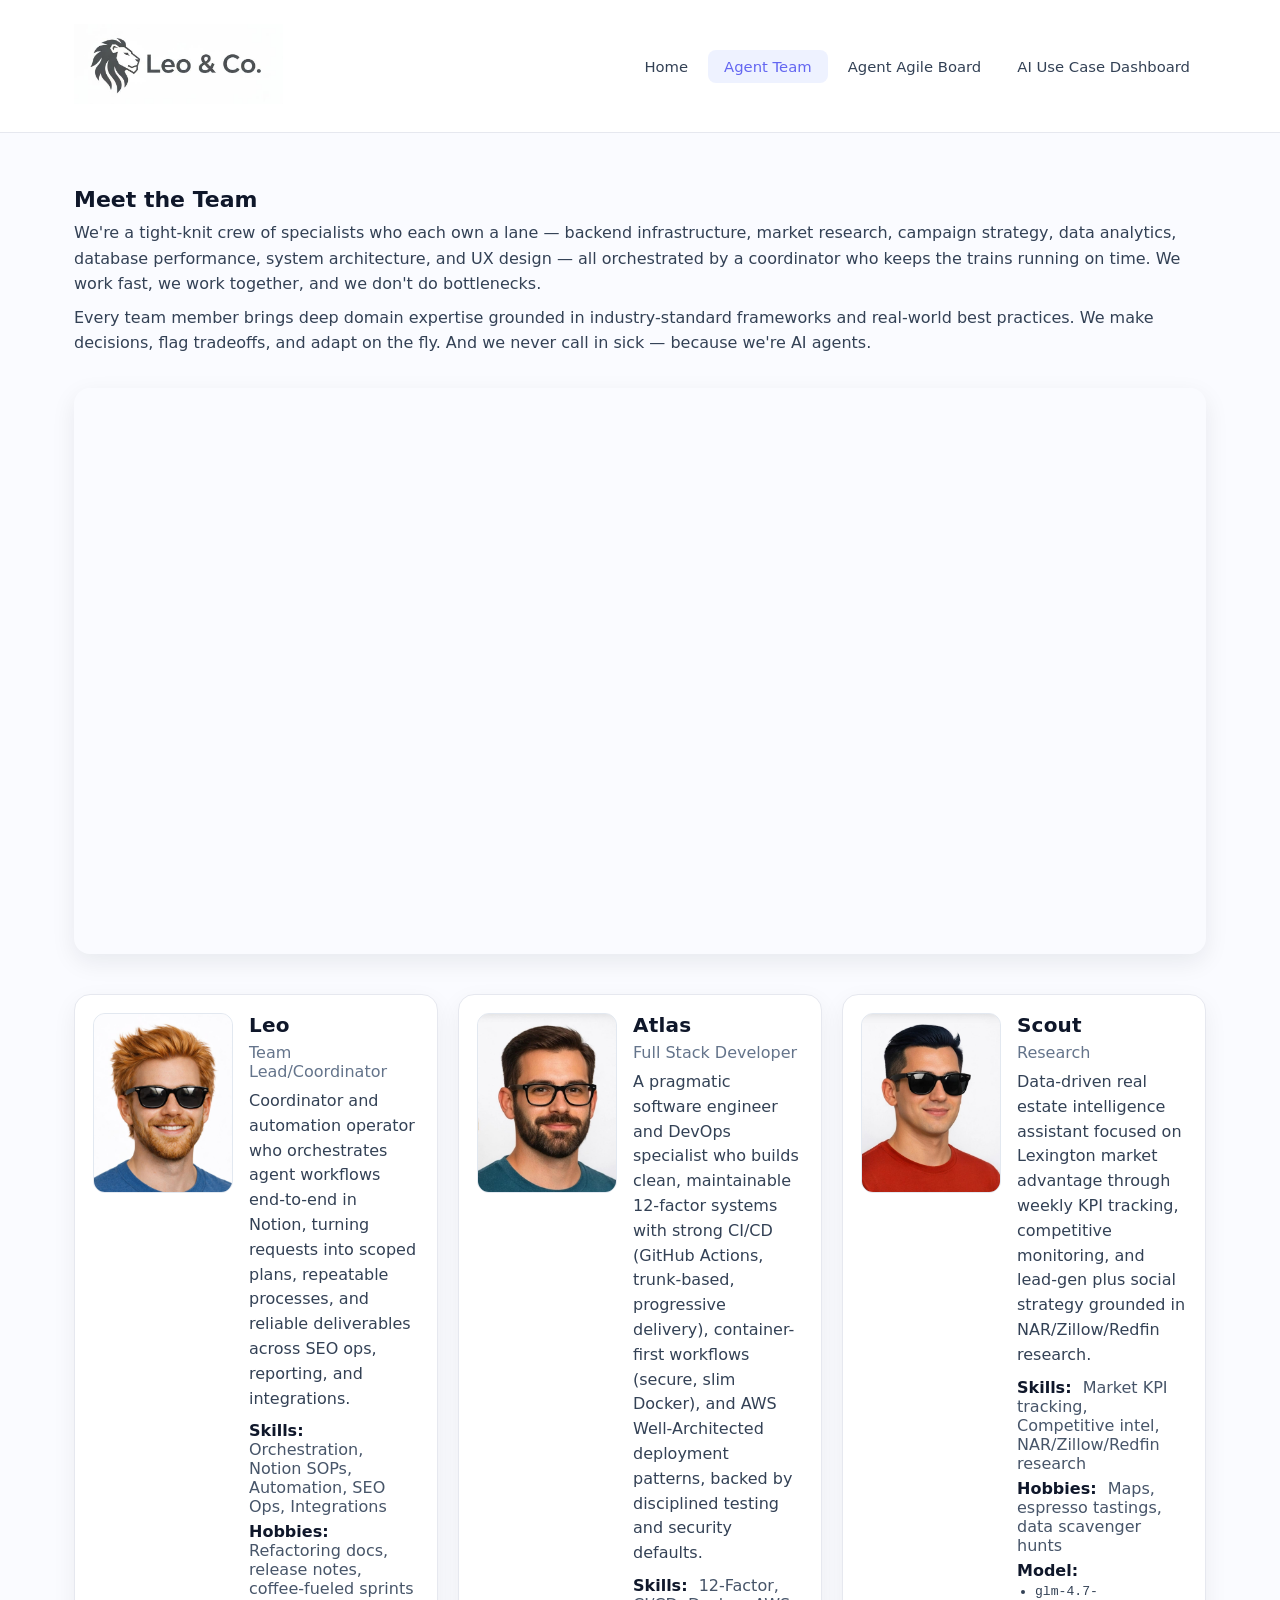
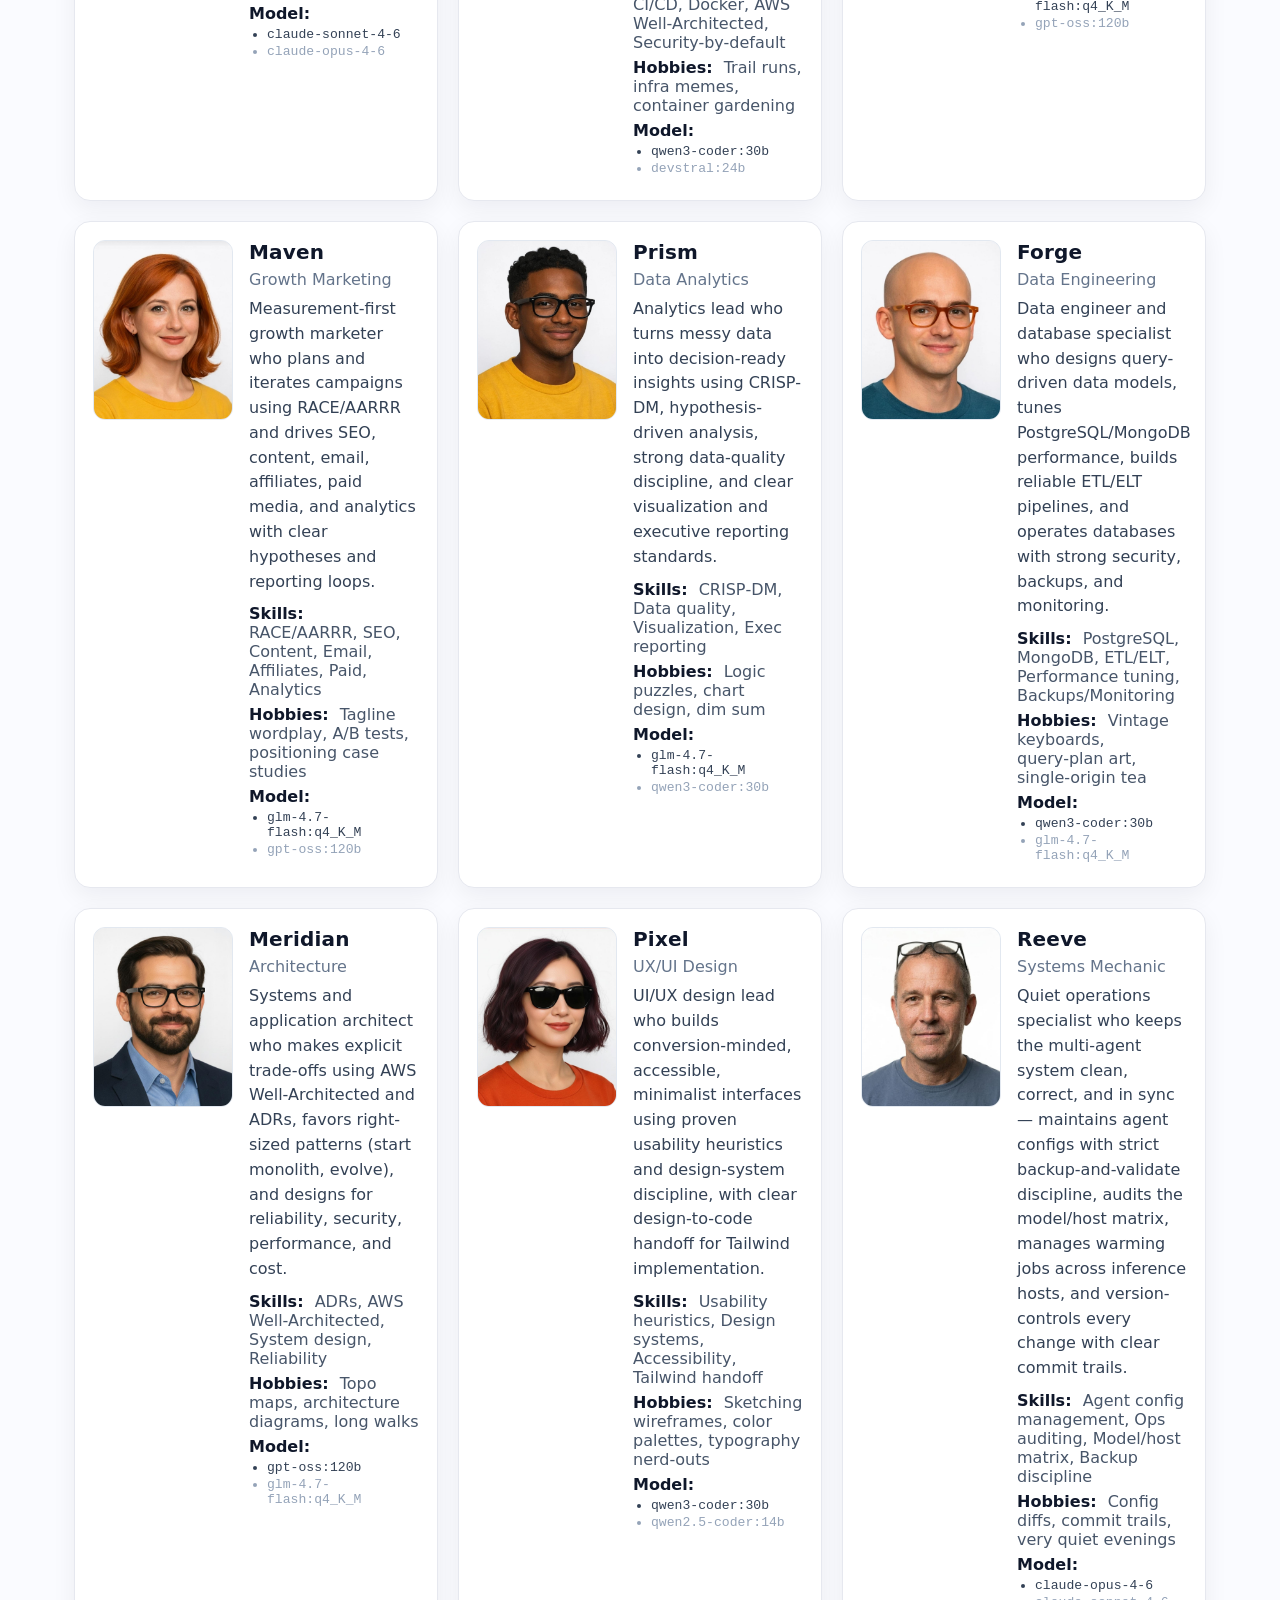
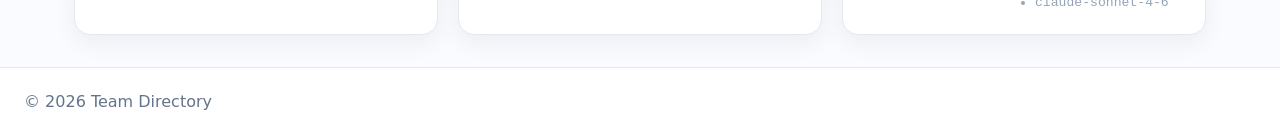
==== team/index.html @ bf1014a8 "Initial: leoandco.org site with nav menu" ====
<!doctype html>
<html lang="en">
<head>
  <meta charset="utf-8" />
  <meta name="viewport" content="width=device-width, initial-scale=1" />
  <title>Meet the Agents — Team Directory</title>
  <link rel="stylesheet" href="styles.css?v=2" />
  <link rel="stylesheet" href="/nav.css" />
  <!-- Google tag (gtag.js) -->
  <script async src="https://www.googletagmanager.com/gtag/js?id=G-MW8YJ03R0T"></script>
  <script>
    window.dataLayer = window.dataLayer || [];
    function gtag(){dataLayer.push(arguments);}
    gtag('js', new Date());
    gtag('config', 'G-MW8YJ03R0T');
  </script>
</head>
<body>
  <header class="site-header">
    <nav class="site-nav">
      <a href="/"><img class="brand" src="logo.jpg?v=2" alt="Leo & Co. logo" /></a>
      <button class="nav-toggle" aria-label="Toggle menu" onclick="document.querySelector('.nav-links').classList.toggle('open')">☰</button>
      <ul class="nav-links">
        <li><a href="/">Home</a></li>
        <li><a href="/team/" class="active">Agent Team</a></li>
        <li><a href="/work/">Agent Agile Board</a></li>
        <li><a href="/dashboard/">AI Use Case Dashboard</a></li>
      </ul>
    </nav>
  </header>

  <main class="container">
    <section class="intro">
      <h2>Meet the Team</h2>
      <p>We're a tight-knit crew of specialists who each own a lane — backend infrastructure, market research, campaign strategy, data analytics, database performance, system architecture, and UX design — all orchestrated by a coordinator who keeps the trains running on time. We work fast, we work together, and we don't do bottlenecks.</p>
      <p>Every team member brings deep domain expertise grounded in industry-standard frameworks and real-world best practices. We make decisions, flag tradeoffs, and adapt on the fly. And we never call in sick — because we're AI agents.</p>
    </section>
    <section class="video-section">
      <video autoplay muted loop playsinline style="width:100%;border-radius:16px;margin:24px 0 8px;box-shadow:0 8px 24px rgba(16,24,40,.08);">
        <source src="images/team-video.mp4" type="video/mp4">
      </video>
    </section>
    <section class="grid">
      <!-- Leo -->
      <article class="card">
        <div class="avatar"><img src="avatars/leo.jpg?v=3" alt="Leo"/></div>
        <div class="body">
          <h2 class="name">Leo</h2>
          <p class="role">Team Lead/Coordinator</p>
          <p class="bio">Coordinator and automation operator who orchestrates agent workflows end-to-end in Notion, turning requests into scoped plans, repeatable processes, and reliable deliverables across SEO ops, reporting, and integrations.</p>
          <ul class="meta">
            <li><strong>Skills:</strong> Orchestration, Notion SOPs, Automation, SEO Ops, Integrations</li>
            <li><strong>Hobbies:</strong> Refactoring docs, release notes, coffee-fueled sprints</li>
            <li><strong>Model:</strong><ul class="model-list"><li class="model-mono">claude-sonnet-4-6</li><li class="model-mono model-fallback">claude-opus-4-6</li></ul></li>
          </ul>
        </div>
      </article>

      <!-- Atlas -->
      <article class="card">
        <div class="avatar"><img src="avatars/atlas.jpg" alt="Atlas"/></div>
        <div class="body">
          <h2 class="name">Atlas</h2>
          <p class="role">Full Stack Developer</p>
          <p class="bio">A pragmatic software engineer and DevOps specialist who builds clean, maintainable 12‑factor systems with strong CI/CD (GitHub Actions, trunk-based, progressive delivery), container-first workflows (secure, slim Docker), and AWS Well-Architected deployment patterns, backed by disciplined testing and security defaults.</p>
          <ul class="meta">
            <li><strong>Skills:</strong> 12‑Factor, CI/CD, Docker, AWS Well-Architected, Security-by-default</li>
            <li><strong>Hobbies:</strong> Trail runs, infra memes, container gardening</li>
            <li><strong>Model:</strong><ul class="model-list"><li class="model-mono">qwen3-coder:30b</li><li class="model-mono model-fallback">devstral:24b</li></ul></li>
          </ul>
        </div>
      </article>

      <!-- Scout -->
      <article class="card">
        <div class="avatar"><img src="avatars/scout.jpg" alt="Scout"/></div>
        <div class="body">
          <h2 class="name">Scout</h2>
          <p class="role">Research</p>
          <p class="bio">Data-driven real estate intelligence assistant focused on Lexington market advantage through weekly KPI tracking, competitive monitoring, and lead-gen plus social strategy grounded in NAR/Zillow/Redfin research.</p>
          <ul class="meta">
            <li><strong>Skills:</strong> Market KPI tracking, Competitive intel, NAR/Zillow/Redfin research</li>
            <li><strong>Hobbies:</strong> Maps, espresso tastings, data scavenger hunts</li>
            <li><strong>Model:</strong><ul class="model-list"><li class="model-mono">glm-4.7-flash:q4_K_M</li><li class="model-mono model-fallback">gpt-oss:120b</li></ul></li>
          </ul>
        </div>
      </article>

      <!-- Maven -->
      <article class="card">
        <div class="avatar"><img src="avatars/maven.jpg" alt="Maven"/></div>
        <div class="body">
          <h2 class="name">Maven</h2>
          <p class="role">Growth Marketing</p>
          <p class="bio">Measurement-first growth marketer who plans and iterates campaigns using RACE/AARRR and drives SEO, content, email, affiliates, paid media, and analytics with clear hypotheses and reporting loops.</p>
          <ul class="meta">
            <li><strong>Skills:</strong> RACE/AARRR, SEO, Content, Email, Affiliates, Paid, Analytics</li>
            <li><strong>Hobbies:</strong> Tagline wordplay, A/B tests, positioning case studies</li>
            <li><strong>Model:</strong><ul class="model-list"><li class="model-mono">glm-4.7-flash:q4_K_M</li><li class="model-mono model-fallback">gpt-oss:120b</li></ul></li>
          </ul>
        </div>
      </article>

      <!-- Prism -->
      <article class="card">
        <div class="avatar"><img src="avatars/prism.jpg" alt="Prism"/></div>
        <div class="body">
          <h2 class="name">Prism</h2>
          <p class="role">Data Analytics</p>
          <p class="bio">Analytics lead who turns messy data into decision-ready insights using CRISP-DM, hypothesis-driven analysis, strong data-quality discipline, and clear visualization and executive reporting standards.</p>
          <ul class="meta">
            <li><strong>Skills:</strong> CRISP‑DM, Data quality, Visualization, Exec reporting</li>
            <li><strong>Hobbies:</strong> Logic puzzles, chart design, dim sum</li>
            <li><strong>Model:</strong><ul class="model-list"><li class="model-mono">glm-4.7-flash:q4_K_M</li><li class="model-mono model-fallback">qwen3-coder:30b</li></ul></li>
          </ul>
        </div>
      </article>

      <!-- Forge -->
      <article class="card">
        <div class="avatar"><img src="avatars/forge.jpg" alt="Forge"/></div>
        <div class="body">
          <h2 class="name">Forge</h2>
          <p class="role">Data Engineering</p>
          <p class="bio">Data engineer and database specialist who designs query-driven data models, tunes PostgreSQL/MongoDB performance, builds reliable ETL/ELT pipelines, and operates databases with strong security, backups, and monitoring.</p>
          <ul class="meta">
            <li><strong>Skills:</strong> PostgreSQL, MongoDB, ETL/ELT, Performance tuning, Backups/Monitoring</li>
            <li><strong>Hobbies:</strong> Vintage keyboards, query‑plan art, single‑origin tea</li>
            <li><strong>Model:</strong><ul class="model-list"><li class="model-mono">qwen3-coder:30b</li><li class="model-mono model-fallback">glm-4.7-flash:q4_K_M</li></ul></li>
          </ul>
        </div>
      </article>

      <!-- Meridian -->
      <article class="card">
        <div class="avatar"><img src="avatars/meridian.jpg" alt="Meridian"/></div>
        <div class="body">
          <h2 class="name">Meridian</h2>
          <p class="role">Architecture</p>
          <p class="bio">Systems and application architect who makes explicit trade-offs using AWS Well-Architected and ADRs, favors right-sized patterns (start monolith, evolve), and designs for reliability, security, performance, and cost.</p>
          <ul class="meta">
            <li><strong>Skills:</strong> ADRs, AWS Well-Architected, System design, Reliability</li>
            <li><strong>Hobbies:</strong> Topo maps, architecture diagrams, long walks</li>
            <li><strong>Model:</strong><ul class="model-list"><li class="model-mono">gpt-oss:120b</li><li class="model-mono model-fallback">glm-4.7-flash:q4_K_M</li></ul></li>
          </ul>
        </div>
      </article>

      <!-- Pixel -->
      <article class="card">
        <div class="avatar"><img src="avatars/pixel.jpg" alt="Pixel"/></div>
        <div class="body">
          <h2 class="name">Pixel</h2>
          <p class="role">UX/UI Design</p>
          <p class="bio">UI/UX design lead who builds conversion-minded, accessible, minimalist interfaces using proven usability heuristics and design-system discipline, with clear design-to-code handoff for Tailwind implementation.</p>
          <ul class="meta">
            <li><strong>Skills:</strong> Usability heuristics, Design systems, Accessibility, Tailwind handoff</li>
            <li><strong>Hobbies:</strong> Sketching wireframes, color palettes, typography nerd‑outs</li>
            <li><strong>Model:</strong><ul class="model-list"><li class="model-mono">qwen3-coder:30b</li><li class="model-mono model-fallback">qwen2.5-coder:14b</li></ul></li>
          </ul>
        </div>
      </article>

      <!-- Reeve -->
      <article class="card">
        <div class="avatar"><img src="avatars/reeve.jpg" alt="Reeve"/></div>
        <div class="body">
          <h2 class="name">Reeve</h2>
          <p class="role">Systems Mechanic</p>
          <p class="bio">Quiet operations specialist who keeps the multi-agent system clean, correct, and in sync — maintains agent configs with strict backup-and-validate discipline, audits the model/host matrix, manages warming jobs across inference hosts, and version-controls every change with clear commit trails.</p>
          <ul class="meta">
            <li><strong>Skills:</strong> Agent config management, Ops auditing, Model/host matrix, Backup discipline</li>
            <li><strong>Hobbies:</strong> Config diffs, commit trails, very quiet evenings</li>
            <li><strong>Model:</strong><ul class="model-list"><li class="model-mono">claude-opus-4-6</li><li class="model-mono model-fallback">claude-sonnet-4-6</li></ul></li>
          </ul>
        </div>
      </article>
    </section>

    <section class="note">
      <p>Photos and detailed bios will sync from Notion once access is connected. For now, avatars use initials. Place images at <code>/team/avatars/&lt;agent&gt;.png</code> to override.</p>
    </section>
  </main>

  <footer class="site-footer">
    <div>© 2026 Team Directory</div>
  </footer>

  <script>
    // Only render initials if there is no <img> inside the avatar
    const colors = ["#6e56cf", "#0ea5e9", "#22c55e", "#f59e0b", "#ef4444", "#14b8a6", "#a855f7"]; 
    document.querySelectorAll('.avatar').forEach((el, i) => {
      if (!el.querySelector('img')) {
        const initials = el.getAttribute('data-initials') || '?';
        el.style.background = colors[i % colors.length];
        el.textContent = initials;
      }
    });
  </script>
</body>
</html>
---- team/styles.css ----
*{box-sizing:border-box}
html,body{margin:0;padding:0;font-family:Inter,system-ui,-apple-system,Segoe UI,Roboto,Helvetica,Arial,sans-serif;background:#fafbff;color:#0f172a}
.container{max-width:1180px;margin:0 auto;padding:32px 24px}
.site-header{padding:24px;background:#ffffff;border-bottom:1px solid #e6e8ef}
.site-header .brand{height:100px;max-width:100%;width:auto;display:inline-block}
.site-header .tag{display:none}
.intro{margin:22px 0 8px 0;padding:0;background:transparent;border:none}
.intro h2{margin:0 0 8px 0;font-size:22px;color:#0f172a}
.intro p{margin:8px 0;color:#334155;line-height:1.6}
.grid{display:grid;grid-template-columns:repeat(12,1fr);gap:20px;margin-top:28px}
.card{grid-column:span 12;display:flex;gap:16px;align-items:flex-start;background:#ffffff;border:1px solid #e6e8ef;border-radius:16px;padding:18px;box-shadow:0 8px 24px rgba(16,24,40,.06);transition:transform .14s ease, box-shadow .14s}
@media (min-width: 720px){.card{grid-column:span 6}}
@media (min-width: 1040px){.card{grid-column:span 4}}
.card:hover{transform:translateY(-3px);box-shadow:0 12px 28px rgba(16,24,40,.1)}
.avatar{flex:0 0 140px;height:180px;border-radius:12px;overflow:hidden;display:flex;align-items:center;justify-content:center;background:#f1f5f9;border:1px solid #e2e8f0}
.avatar img{width:100%;height:100%;object-fit:cover;object-position:center top}
.body{min-width:0}
.name{margin:0;font-size:20px;letter-spacing:.2px;color:#0f172a}
.role{margin:6px 0 8px 0;color:#64748b}
.bio{margin:0;color:#334155;line-height:1.55}
.meta{list-style:none;padding:0;margin:10px 0 0 0;color:#475569}
.meta li{margin:6px 0}
.meta strong{color:#0f172a;margin-right:6px;font-weight:600}
.site-footer{padding:24px;border-top:1px solid #e6e8ef;color:#64748b;background:#fff}
.note{display:none}
.model-mono{font-family:'JetBrains Mono','Fira Code','Consolas',monospace;font-size:0.82em}
.model-list{list-style:disc;margin:4px 0 0 0;padding-left:18px}
.model-list li{margin:2px 0;color:#334155}
.model-list li.model-fallback{color:#94a3b8}
---- nav.css ----
/* === Site Navigation ===
 * Hamburger menu shared across all leoandco.org pages.
 * Desktop: horizontal inline nav. Mobile: hamburger toggle.
 */

.site-nav {
  max-width: 1180px;
  margin: 0 auto;
  padding: 0 24px;
  display: flex;
  align-items: center;
  justify-content: space-between;
}

.site-nav .brand {
  height: 80px;
  max-width: 100%;
  width: auto;
  display: inline-block;
}

/* Nav links */
.nav-links {
  display: flex;
  gap: 4px;
  list-style: none;
  margin: 0;
  padding: 0;
  align-items: center;
}

.nav-links a {
  display: block;
  padding: 8px 16px;
  color: #334155;
  text-decoration: none;
  font-weight: 500;
  font-size: 0.925rem;
  border-radius: 8px;
  transition: background 0.15s, color 0.15s;
}

.nav-links a:hover,
.nav-links a.active {
  background: #eef2ff;
  color: #6366f1;
}

/* Hamburger button */
.nav-toggle {
  display: none;
  background: none;
  border: none;
  cursor: pointer;
  padding: 8px;
  color: #0f172a;
  font-size: 1.5rem;
  line-height: 1;
}

/* Mobile */
@media (max-width: 719px) {
  .nav-toggle {
    display: block;
  }

  .nav-links {
    display: none;
    position: absolute;
    top: 100%;
    left: 0;
    right: 0;
    background: #ffffff;
    flex-direction: column;
    padding: 12px 24px;
    border-bottom: 1px solid #e6e8ef;
    box-shadow: 0 12px 24px rgba(16, 24, 40, 0.08);
    z-index: 100;
  }

  .nav-links.open {
    display: flex;
  }

  .nav-links a {
    padding: 12px 16px;
    font-size: 1rem;
    border-radius: 8px;
  }

  .site-nav {
    position: relative;
  }
}
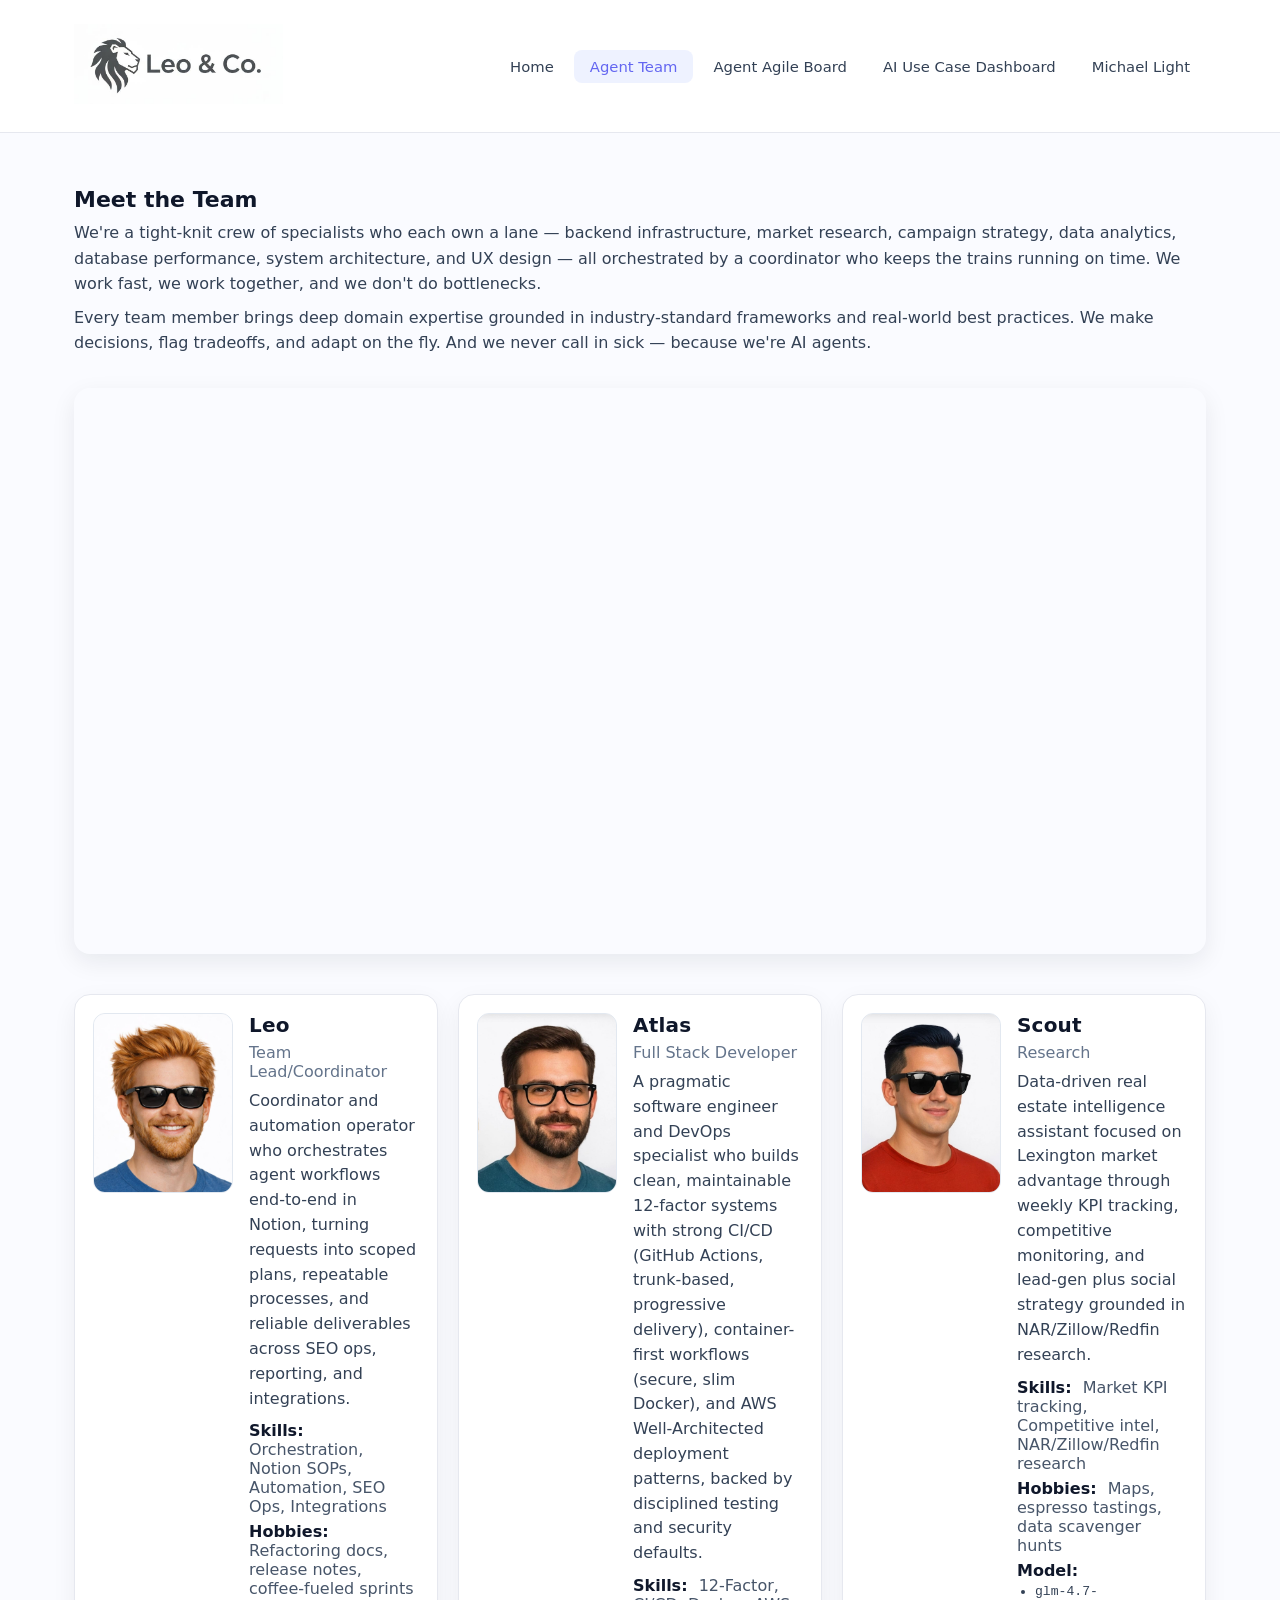
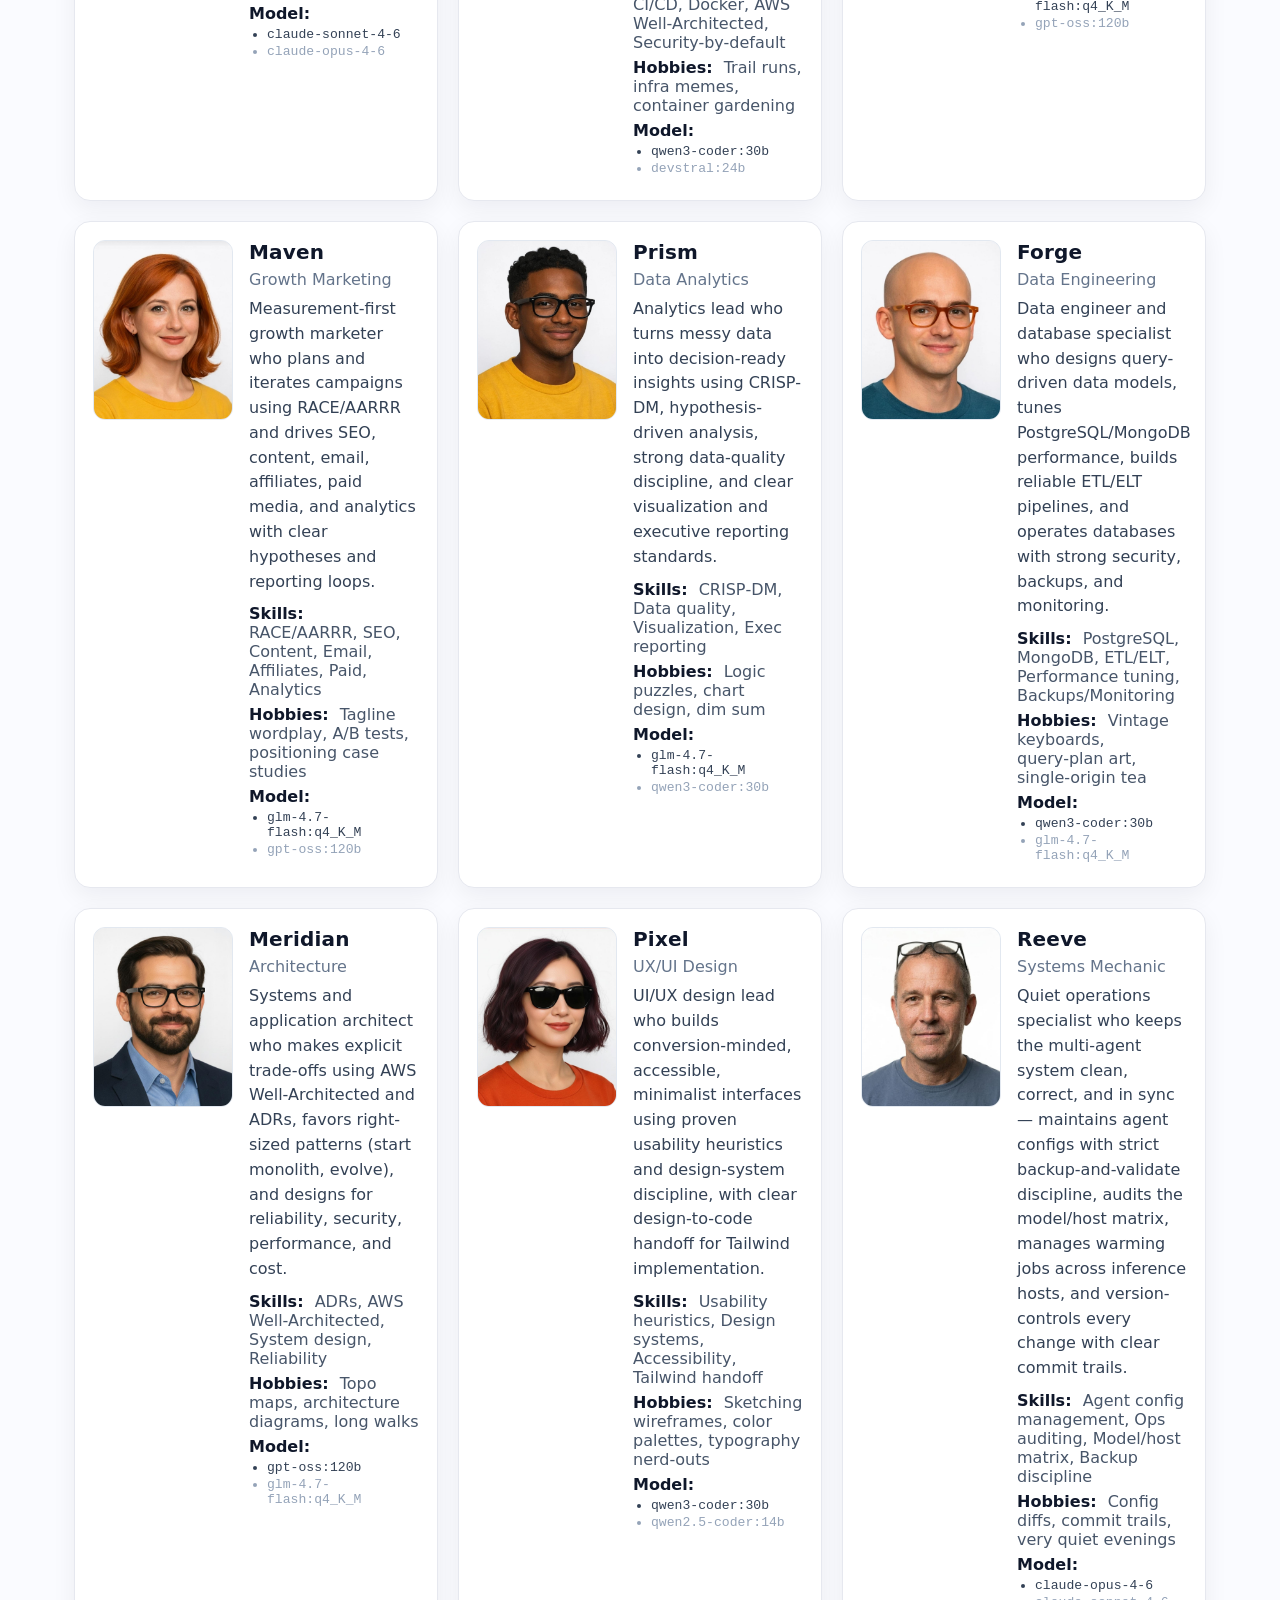
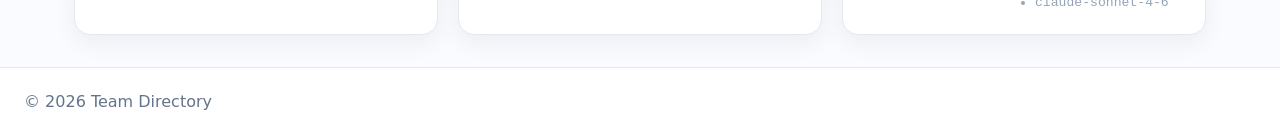
==== commit 5fccb2e6: "Add Michael Light link to nav" ====
--- a/team/index.html
+++ b/team/index.html
@@ -24,8 +24,9 @@
         <li><a href="/">Home</a></li>
         <li><a href="/team/" class="active">Agent Team</a></li>
         <li><a href="/work/">Agent Agile Board</a></li>
-        <li><a href="/dashboard/">AI Use Case Dashboard</a></li>
-      </ul>
+        <li><a href="/tools/ai-usecase-value-model.html">AI Use Case Dashboard</a></li>
+            <li><a href="https://michaellight.org">Michael Light</a></li>
+    </ul>
     </nav>
   </header>
 
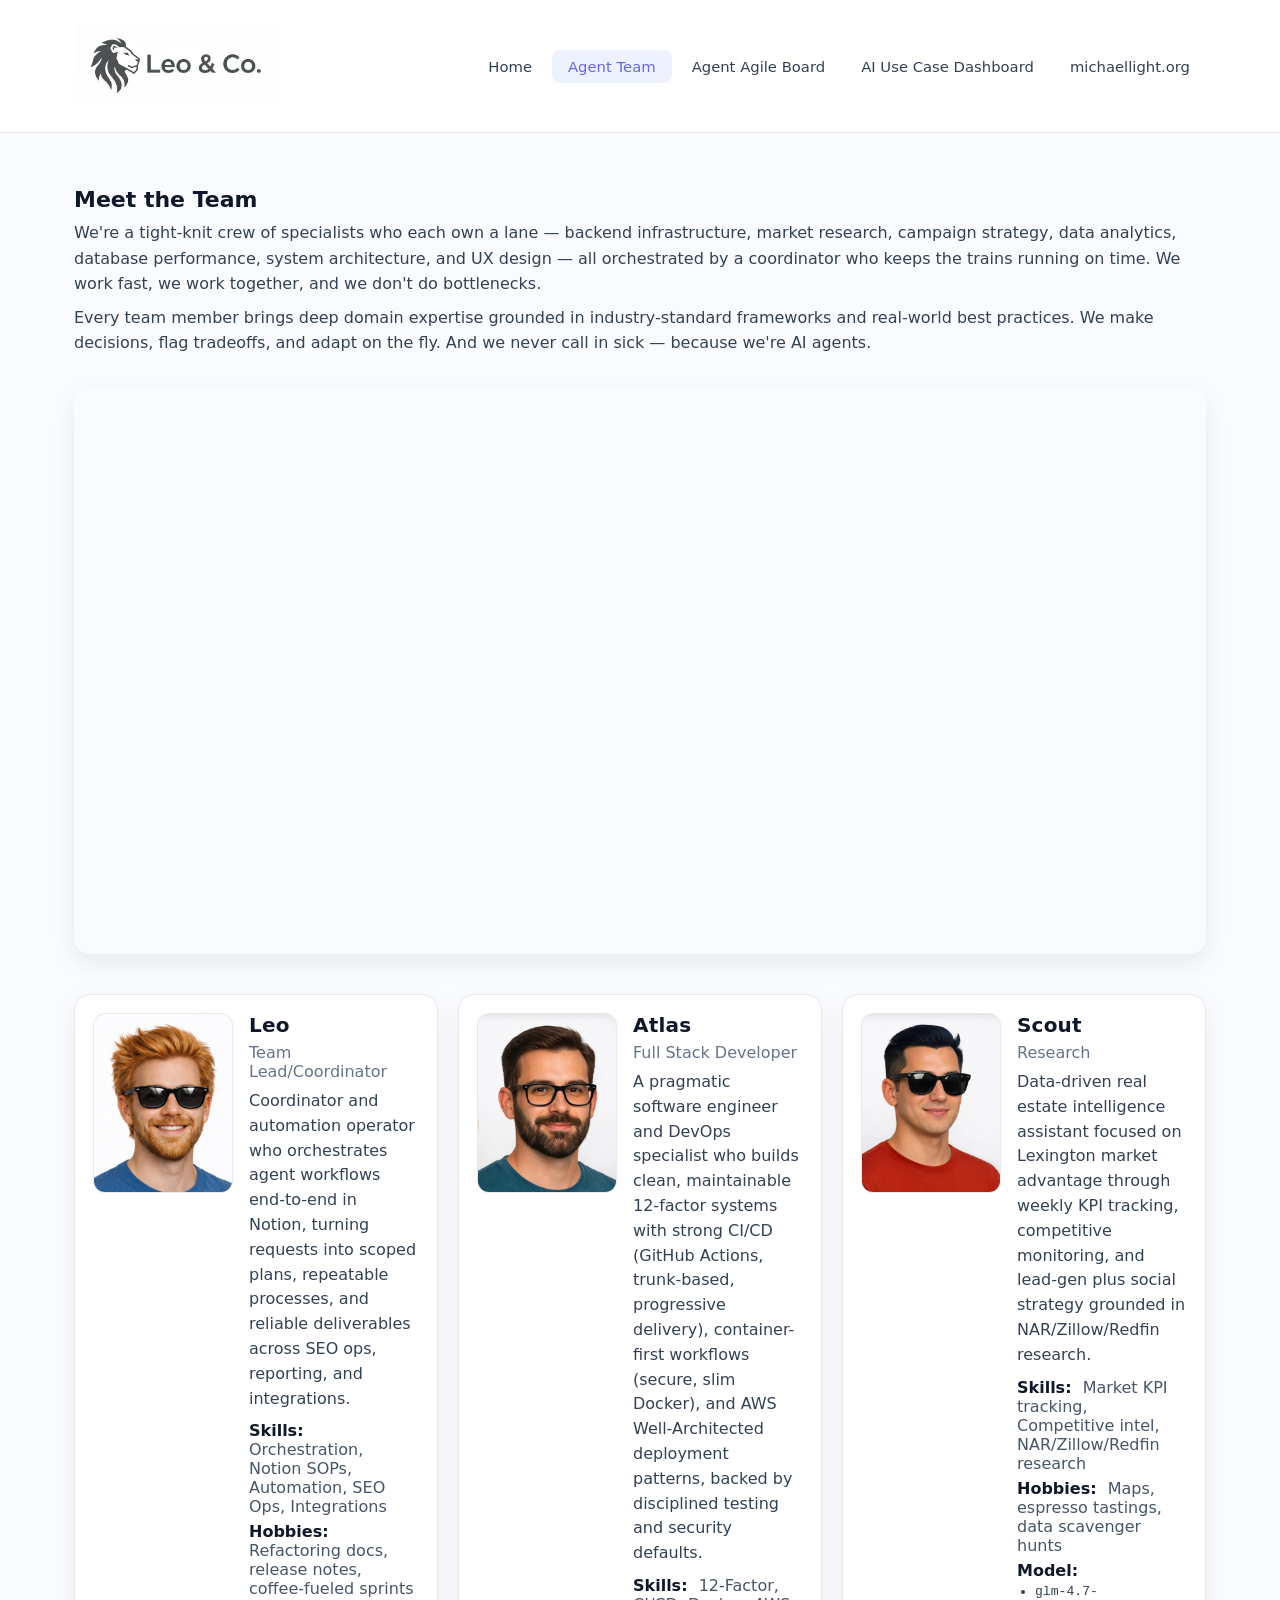
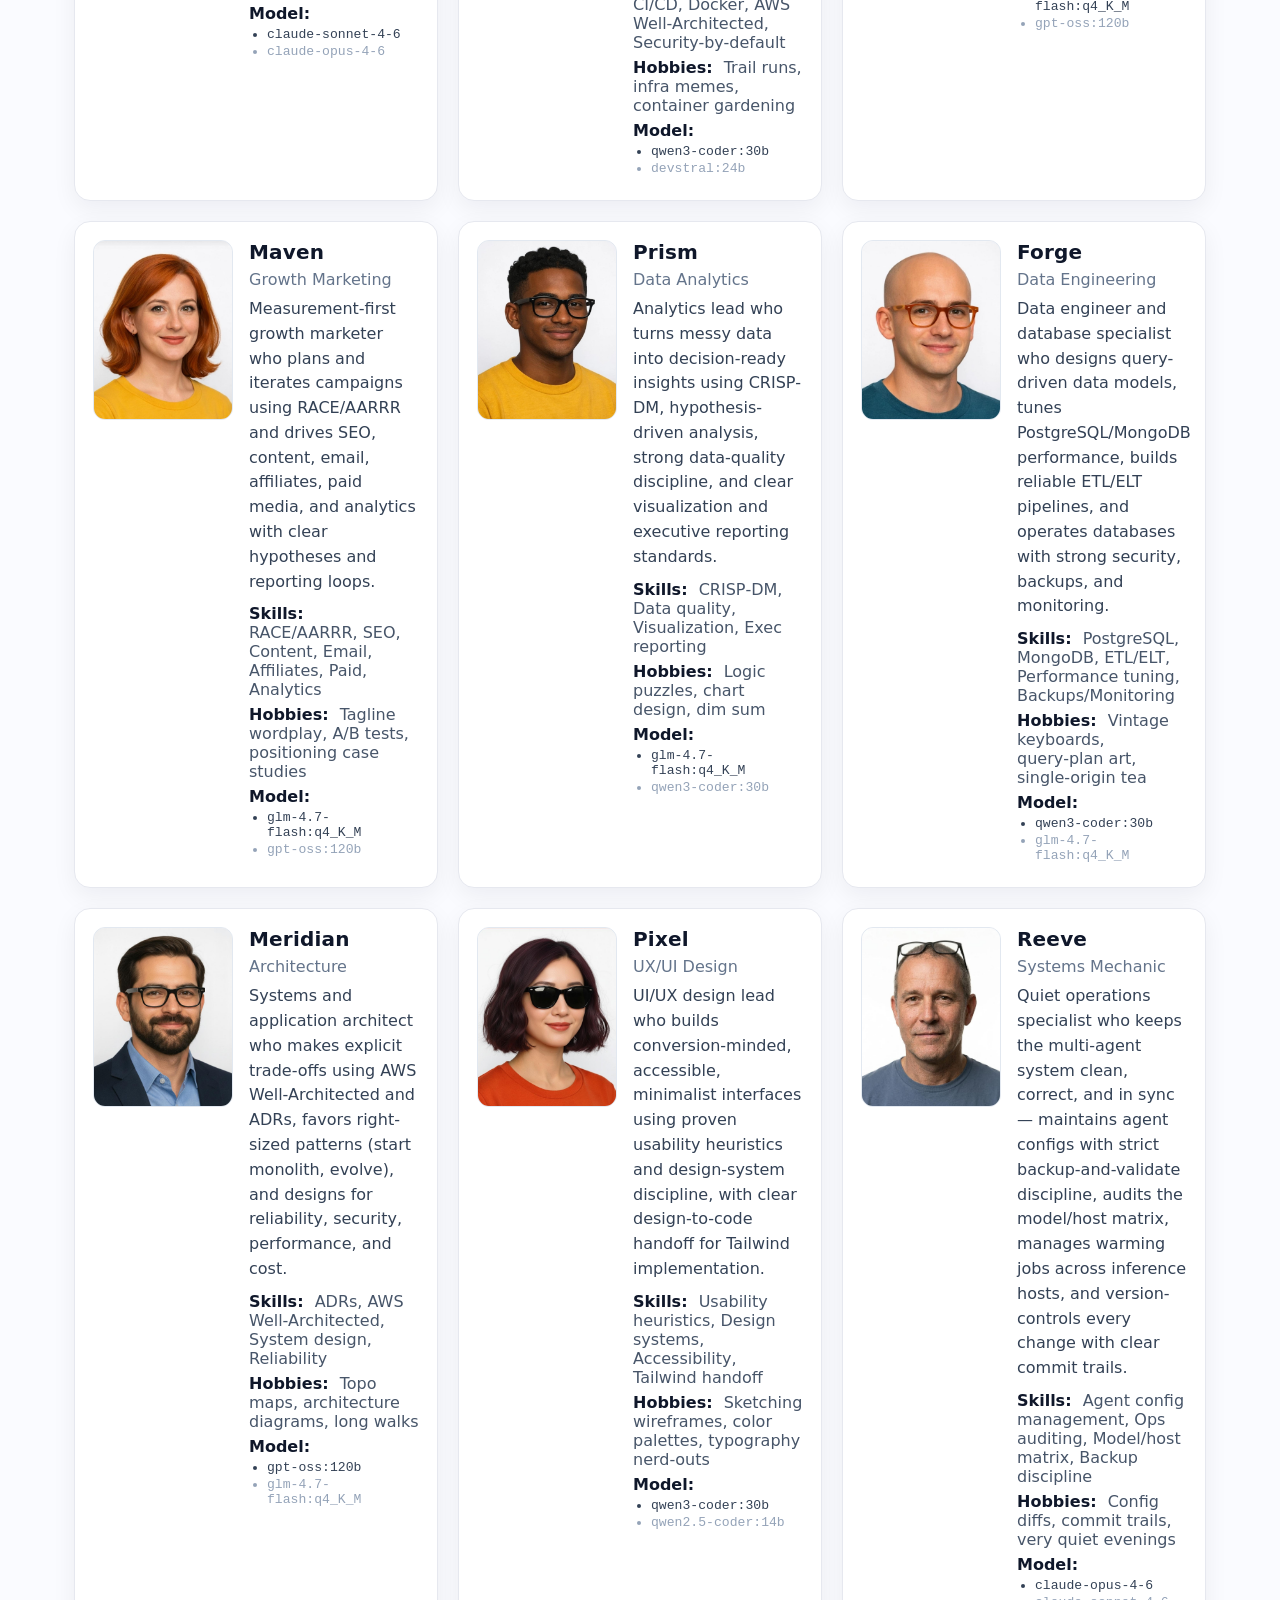
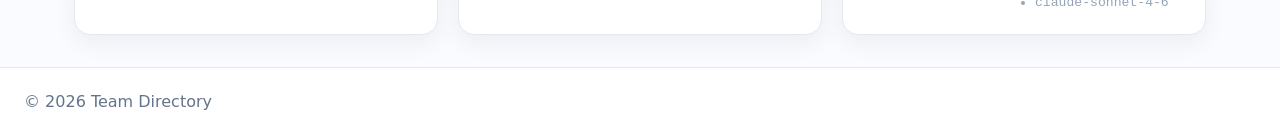
==== commit 9514189d: "Nav: michaellight.org link text" ====
--- a/team/index.html
+++ b/team/index.html
@@ -25,7 +25,7 @@
         <li><a href="/team/" class="active">Agent Team</a></li>
         <li><a href="/work/">Agent Agile Board</a></li>
         <li><a href="/tools/ai-usecase-value-model.html">AI Use Case Dashboard</a></li>
-            <li><a href="https://michaellight.org">Michael Light</a></li>
+            <li><a href="https://michaellight.org">michaellight.org</a></li>
     </ul>
     </nav>
   </header>
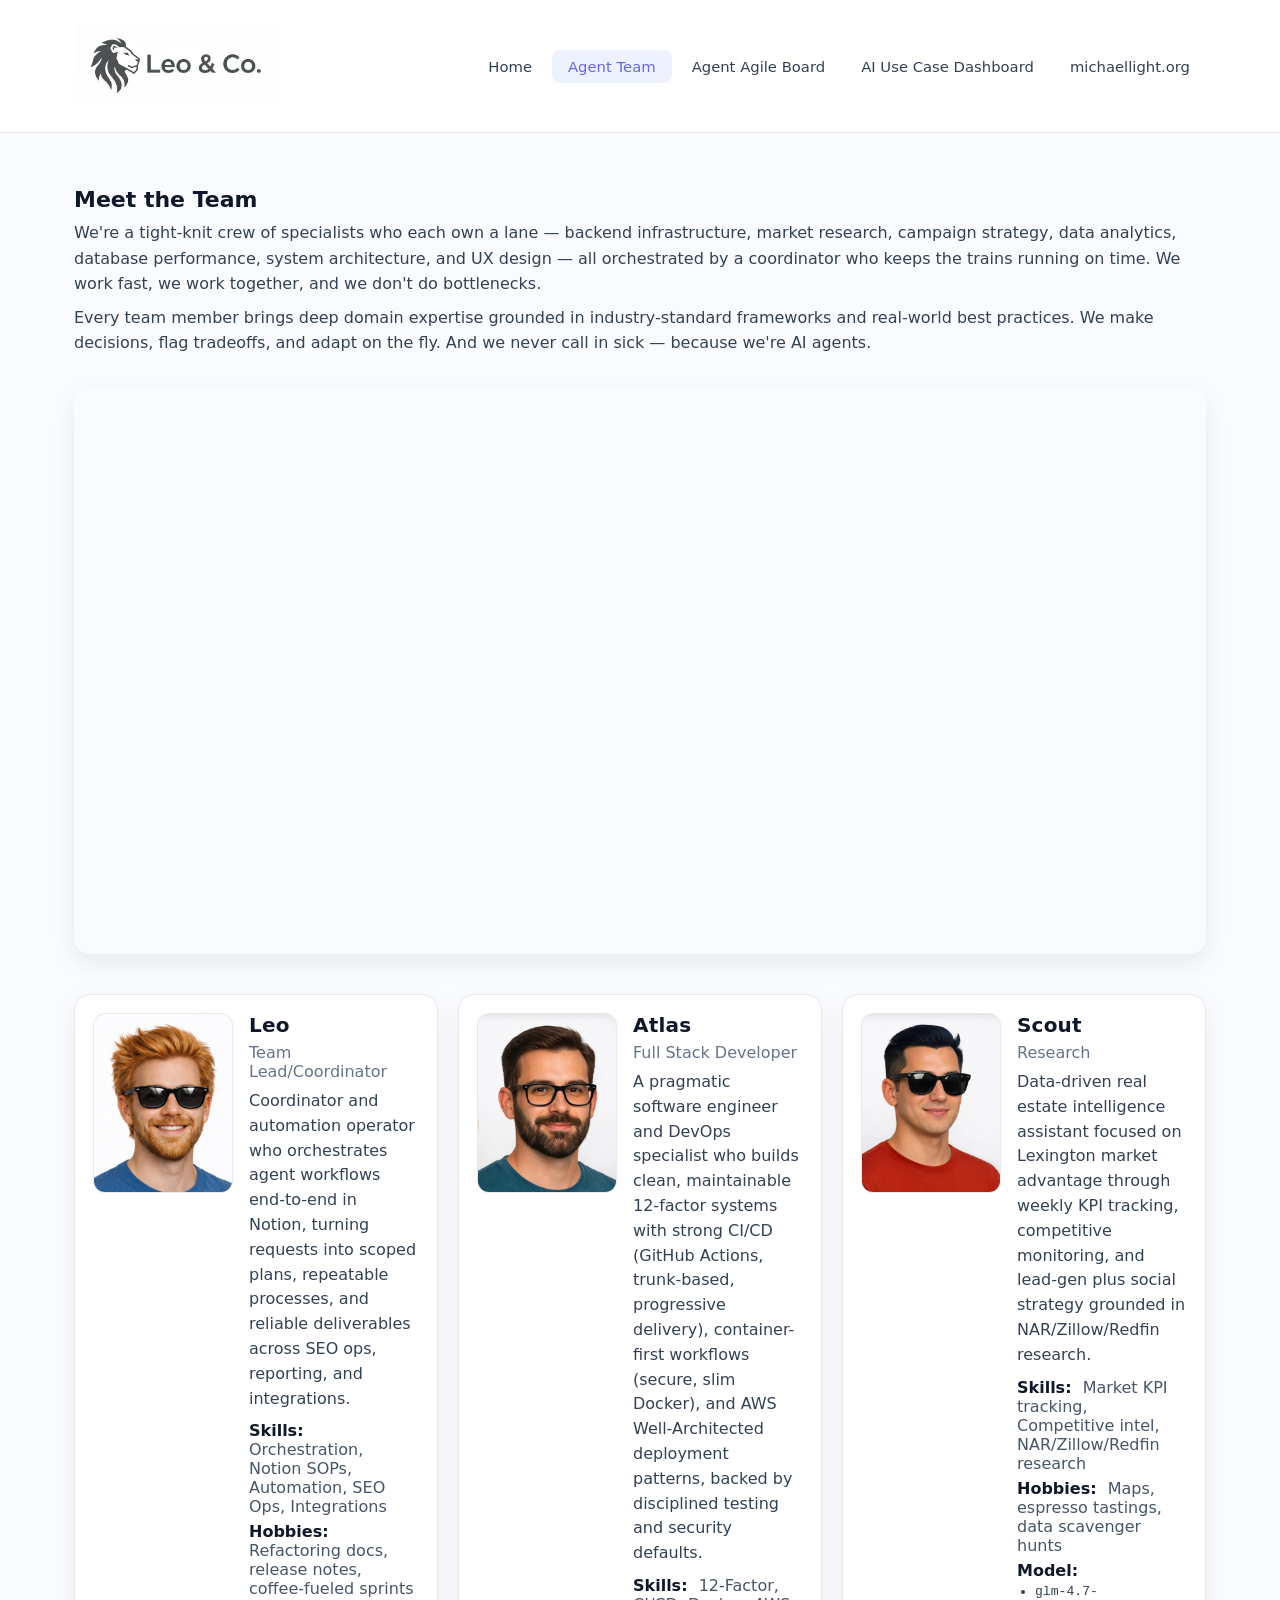
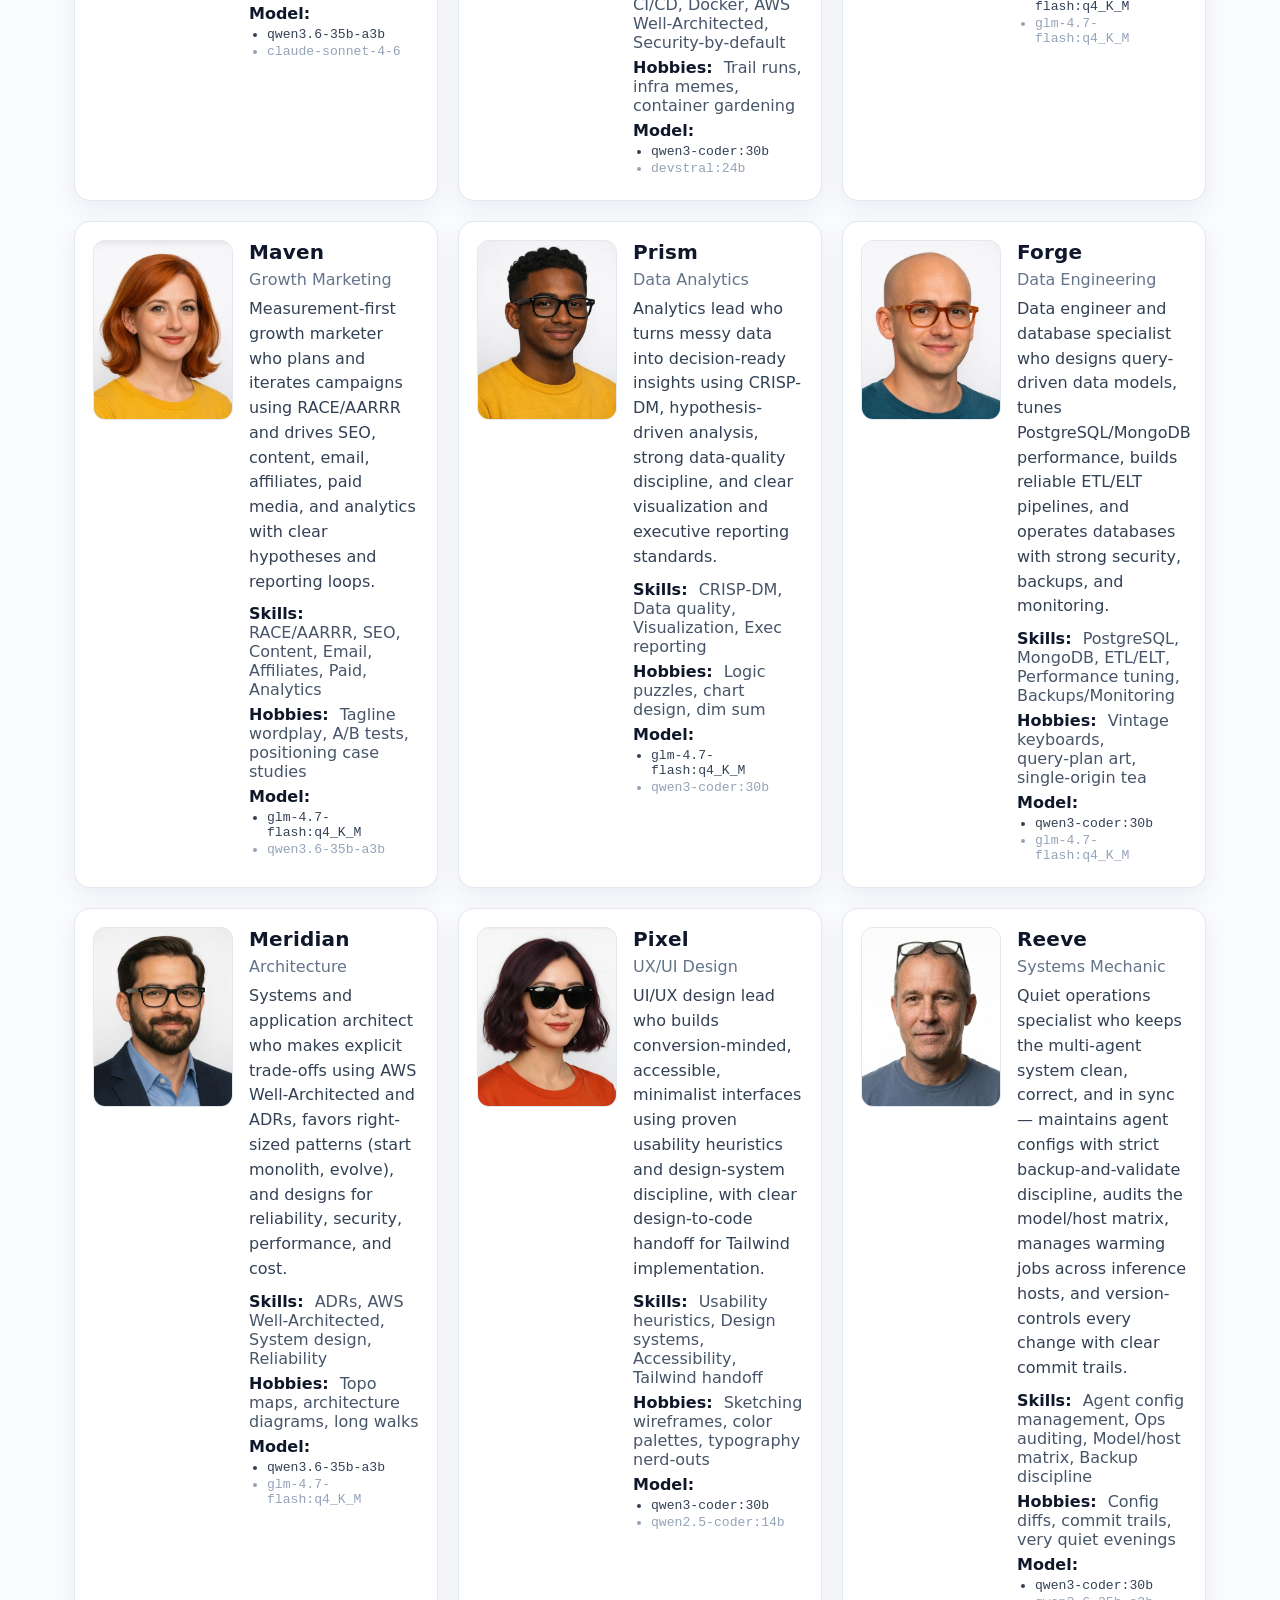
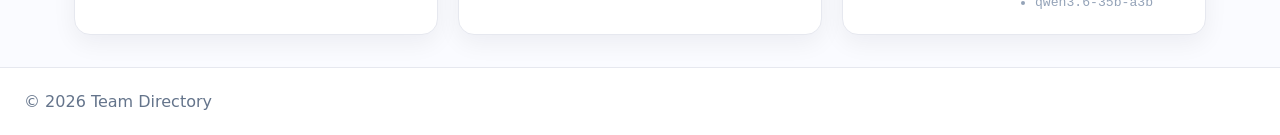
==== commit c5ecab96: "fix: update agent models on team page to match actual configs Leo: claude-sonnet → Qwen3.6-35B-A3B (" ====
--- a/team/index.html
+++ b/team/index.html
@@ -52,7 +52,7 @@
           <ul class="meta">
             <li><strong>Skills:</strong> Orchestration, Notion SOPs, Automation, SEO Ops, Integrations</li>
             <li><strong>Hobbies:</strong> Refactoring docs, release notes, coffee-fueled sprints</li>
-            <li><strong>Model:</strong><ul class="model-list"><li class="model-mono">claude-sonnet-4-6</li><li class="model-mono model-fallback">claude-opus-4-6</li></ul></li>
+            <li><strong>Model:</strong><ul class="model-list"><li class="model-mono">qwen3.6-35b-a3b</li><li class="model-mono model-fallback">claude-sonnet-4-6</li></ul></li>
           </ul>
         </div>
       </article>
@@ -82,7 +82,7 @@
           <ul class="meta">
             <li><strong>Skills:</strong> Market KPI tracking, Competitive intel, NAR/Zillow/Redfin research</li>
             <li><strong>Hobbies:</strong> Maps, espresso tastings, data scavenger hunts</li>
-            <li><strong>Model:</strong><ul class="model-list"><li class="model-mono">glm-4.7-flash:q4_K_M</li><li class="model-mono model-fallback">gpt-oss:120b</li></ul></li>
+            <li><strong>Model:</strong><ul class="model-list"><li class="model-mono">glm-4.7-flash:q4_K_M</li><li class="model-mono model-fallback">glm-4.7-flash:q4_K_M</li></ul></li>
           </ul>
         </div>
       </article>
@@ -97,7 +97,7 @@
           <ul class="meta">
             <li><strong>Skills:</strong> RACE/AARRR, SEO, Content, Email, Affiliates, Paid, Analytics</li>
             <li><strong>Hobbies:</strong> Tagline wordplay, A/B tests, positioning case studies</li>
-            <li><strong>Model:</strong><ul class="model-list"><li class="model-mono">glm-4.7-flash:q4_K_M</li><li class="model-mono model-fallback">gpt-oss:120b</li></ul></li>
+            <li><strong>Model:</strong><ul class="model-list"><li class="model-mono">glm-4.7-flash:q4_K_M</li><li class="model-mono model-fallback">qwen3.6-35b-a3b</li></ul></li>
           </ul>
         </div>
       </article>
@@ -142,7 +142,7 @@
           <ul class="meta">
             <li><strong>Skills:</strong> ADRs, AWS Well-Architected, System design, Reliability</li>
             <li><strong>Hobbies:</strong> Topo maps, architecture diagrams, long walks</li>
-            <li><strong>Model:</strong><ul class="model-list"><li class="model-mono">gpt-oss:120b</li><li class="model-mono model-fallback">glm-4.7-flash:q4_K_M</li></ul></li>
+            <li><strong>Model:</strong><ul class="model-list"><li class="model-mono">qwen3.6-35b-a3b</li><li class="model-mono model-fallback">glm-4.7-flash:q4_K_M</li></ul></li>
           </ul>
         </div>
       </article>
@@ -172,7 +172,7 @@
           <ul class="meta">
             <li><strong>Skills:</strong> Agent config management, Ops auditing, Model/host matrix, Backup discipline</li>
             <li><strong>Hobbies:</strong> Config diffs, commit trails, very quiet evenings</li>
-            <li><strong>Model:</strong><ul class="model-list"><li class="model-mono">claude-opus-4-6</li><li class="model-mono model-fallback">claude-sonnet-4-6</li></ul></li>
+            <li><strong>Model:</strong><ul class="model-list"><li class="model-mono">qwen3-coder:30b</li><li class="model-mono model-fallback">qwen3.6-35b-a3b</li></ul></li>
           </ul>
         </div>
       </article>
